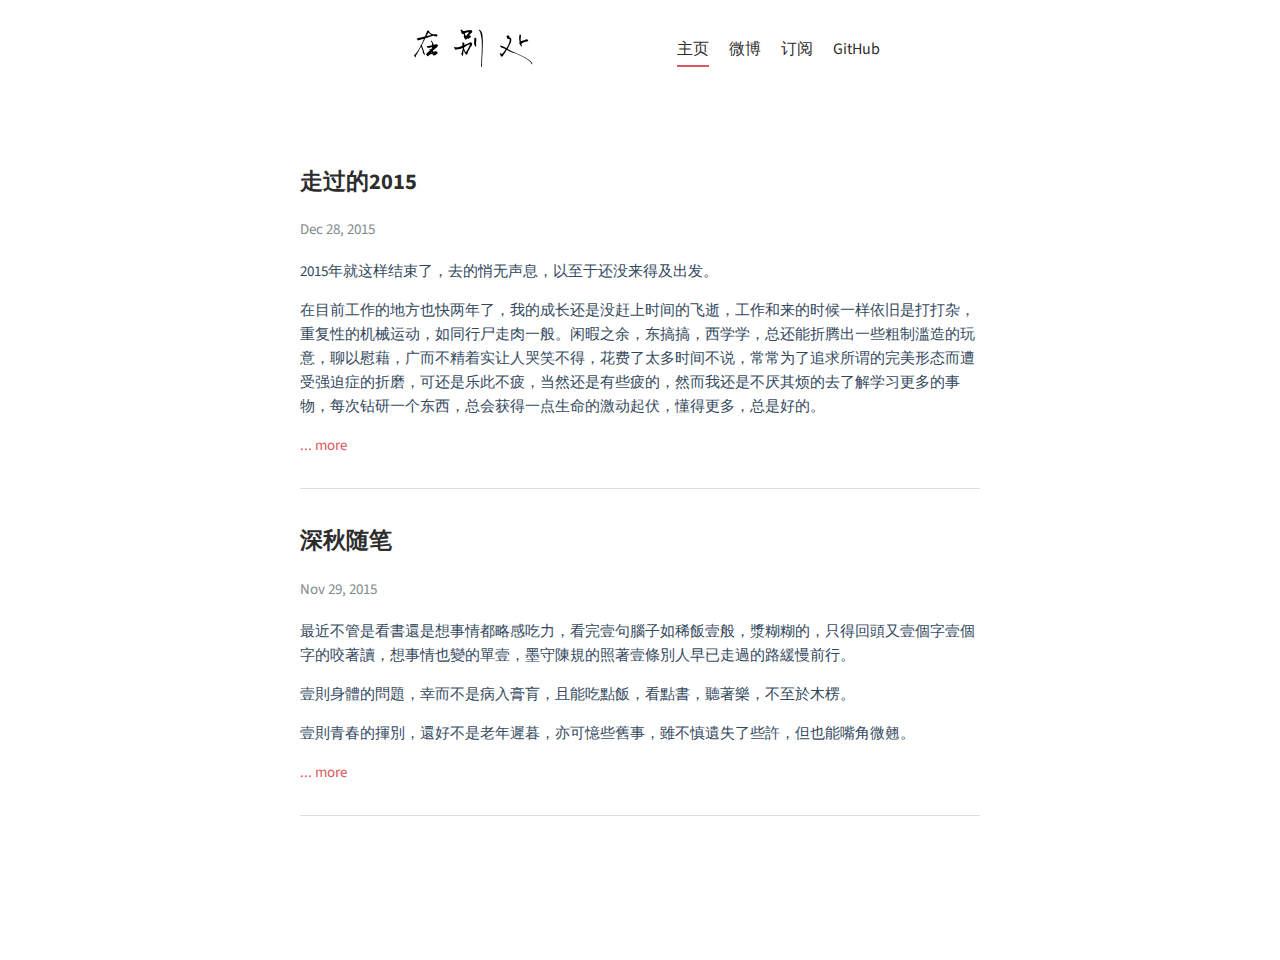
==== index.html @ 952b91d6 "Site updated: 2016-05-18 09:24:41" ====
<!DOCTYPE html><html><head><meta charset="utf-8"><meta name="X-UA-Compatible" content="IE=edge"><title>在别处</title><meta name="description" content="A Blog Powered By Hexo"><meta name="viewport" content="width=device-width, initial-scale=1"><link rel="short icon" href="/favicon.ico"><link rel="stylesheet" href="/css/kae.css"><link rel="stylesheet" href="http://fonts.useso.com/css?family=Source+Sans+Pro:400,600" type="text/css"></head><body><header><a href="/" class="logo-link"><img src="/logo.png"></a><ul class="nav nav-list"><li class="nav-list-item"><a href="/" target="_self" class="nav-list-link active">主页</a></li><li class="nav-list-item"><a href="http://weibo.com/simpkae" target="_blank" class="nav-list-link">微博</a></li><li class="nav-list-item"><a href="/atom.xml" target="_self" class="nav-list-link">订阅</a></li><li class="nav-list-item"><a href="https://github.com/simpkae" target="_blank" class="nav-list-link">GitHub</a></li></ul></header><section class="container"><ul class="home post-list"><li class="post-list-item"><article class="post-block"><h2 class="post-title"><a href="/2015/12/28/2015-summary/" class="post-title-link">走过的2015</a></h2><div class="post-meta"><div class="post-time">Dec 28, 2015</div></div><div class="post-content"><p>2015年就这样结束了，去的悄无声息，以至于还没来得及出发。</p>
<p>在目前工作的地方也快两年了，我的成长还是没赶上时间的飞逝，工作和来的时候一样依旧是打打杂，重复性的机械运动，如同行尸走肉一般。闲暇之余，东搞搞，西学学，总还能折腾出一些粗制滥造的玩意，聊以慰藉，广而不精着实让人哭笑不得，花费了太多时间不说，常常为了追求所谓的完美形态而遭受强迫症的折磨，可还是乐此不疲，当然还是有些疲的，然而我还是不厌其烦的去了解学习更多的事物，每次钻研一个东西，总会获得一点生命的激动起伏，懂得更多，总是好的。</div><a href="2015/12/28/2015-summary/" class="read-more">... more</a></article></li><li class="post-list-item"><article class="post-block"><h2 class="post-title"><a href="/2015/11/29/shen-qiu-sui-bi/" class="post-title-link">深秋随笔</a></h2><div class="post-meta"><div class="post-time">Nov 29, 2015</div></div><div class="post-content"><p>最近不管是看書還是想事情都略感吃力，看完壹句腦子如稀飯壹般，漿糊糊的，只得回頭又壹個字壹個字的咬著讀，想事情也變的單壹，墨守陳規的照著壹條別人早已走過的路緩慢前行。</p>
<p>壹則身體的問題，幸而不是病入膏肓，且能吃點飯，看點書，聽著樂，不至於木楞。</p>
<p>壹則青春的揮別，還好不是老年遲暮，亦可憶些舊事，雖不慎遺失了些許，但也能嘴角微翹。</div><a href="2015/11/29/shen-qiu-sui-bi/" class="read-more">... more</a></article></li></ul></section><footer><div class="paginator"><a class="prev"> </a><a class="prev"> </a></div></footer><script src="https://cdn.mathjax.org/mathjax/latest/MathJax.js?config=TeX-AMS-MML_HTMLorMML"></script></body></html>
---- css/kae.css ----
/*! normalize.css v3.0.3 | MIT License | github.com/necolas/normalize.css */
html{font-family:sans-serif;-ms-text-size-adjust:100%;-webkit-text-size-adjust:100%}
body{margin:0}
article,aside,details,figcaption,figure,footer,header,hgroup,main,menu,nav,section,summary{display:block}
audio,canvas,progress,video{display:inline-block;vertical-align:baseline}
audio:not([controls]){display:none;height:0}
[hidden],template{display:none}
a{background-color:transparent}
a:active,a:hover{outline:0}
abbr[title]{border-bottom:1px dotted}
b,strong{font-weight:bold}
dfn{font-style:italic}
h1{font-size:2em;margin:0.67em 0}
mark{background:#ff0;color:#000}
small{font-size:80%}
sub,sup{font-size:75%;line-height:0;position:relative;vertical-align:baseline}
sup{top:-0.5em}
sub{bottom:-0.25em}
img{border:0}
svg:not(:root){overflow:hidden}
figure{margin:1em 40px}
hr{box-sizing:content-box;height:0}
pre{overflow:auto}
code,kbd,pre,samp{font-family:monospace, monospace;font-size:1em}
button,input,optgroup,select,textarea{color:inherit;font:inherit;margin:0}
button{overflow:visible}
button,select{text-transform:none}
button,html input[type="button"],input[type="reset"],input[type="submit"]{-webkit-appearance:button;cursor:pointer}
button[disabled],html input[disabled]{cursor:default}
button::-moz-focus-inner,input::-moz-focus-inner{border:0;padding:0}
input{line-height:normal}
input[type="checkbox"],input[type="radio"]{box-sizing:border-box;padding:0}
input[type="number"]::-webkit-inner-spin-button,input[type="number"]::-webkit-outer-spin-button{height:auto}
input[type="search"]{-webkit-appearance:textfield;box-sizing:content-box}
input[type="search"]::-webkit-search-cancel-button,input[type="search"]::-webkit-search-decoration{-webkit-appearance:none}
fieldset{border:1px solid #c0c0c0;margin:0 2px;padding:0.35em 0.625em 0.75em}
legend{border:0;padding:0}
textarea{overflow:auto}
optgroup{font-weight:bold}
table{border-collapse:collapse;border-spacing:0}
td,th{padding:0}
body{margin:0;color:#34495e;font-size:15px;line-height:1.6;font-family:'Source Sans Pro', 'Helvetica Neue', Arial, sans-serif}
ul.nav,ul.post-list{margin:0;padding:0;list-style-type:none}
a,a:active{color:#2d2d2d;text-decoration:none}
a.nav-list-link.active,a.nav-list-link:hover,a.post-title-link:hover{border-bottom:2px solid #dd5862}
hr{border:0}
code{margin:0 2px;padding:3px 5px;color:#e96900;border-radius:2px;white-space:nowrap}
table{width:100%}
table thead{background-color:#ddd}
table thead th{padding:5px}
table tbody tr:nth-child(2n){background-color:#eee}
table tbody td{padding:5px}
header{height:60px}
header .logo-link{float:left}
header .nav{float:right;left:80px}
header .logo-link img{height:47px;padding:0 0;}
header .nav-list-item{display:inline-block;padding:18px  10px}
header .nav-list-item a{font-size:16px;line-height:1.4;padding:5px 0}
.home.post-list{margin:2em 0}
.home.post-list .post-list-item{padding:1em 0 2em;border-bottom:1px solid #ddd}
.home.post-list .post-content h2:before,.home.post-list .post-content h3:before,.home.post-list .post-content h4:before,.home.post-list .post-content h5:before,.home.post-list .post-content h6:before{content:''}
.home.post-list .read-more{color:#dd5862}
.post{padding-top:1em}
.post figure,.post p,.post ul,.post ol{margin:1.2em 0}
.post-block .post-title{color:#2c3e50}
.post-block .post-time{color:#7f8c8d;margin:1.2em 0}
.post-content h2,.post-content h3,.post-content h4,.post-content h5,.post-content h6{position:relative}
.post-content h2:before,.post-content h3:before,.post-content h4:before,.post-content h5:before,.post-content h6:before{content:"#";color:#dd5862;position:absolute;left:-0.7em;top:-4px;font-size:1.2em;font-weight:bold}
.post-content h2,.post-content h3{font-size:22px}
.post-content h2{margin:2em 0 0.8em;padding-bottom:0.7em;border-bottom:1px solid #ddd}
.post-content h2:before{content:none}
.post-content h3{position:relative;margin:3em 0 1.2em;font-size:1.2em}
.post-content h3:before{content:"#";color:#dd5862;position:absolute;left:-0.7em;top:-2px;font-size:1.2em;font-weight:bold}
.post-content h4,.post-content h5,.post-content h6{font-size:18px}
.post-content ul{padding-left:1.25em;line-height:1.4em}
.post-content ul ul,.post-content ul p{margin:0.6em 0}
.post-content li{margin:0.25em 0}
.post-content a{color:#dd5862}
.post-content blockquote{margin:2em 0;padding-left:20px;border-left:4px solid #dd5862}
.post-content img{display:block;max-width:100%;margin:1em auto}
.post-content .tip{position:relative;margin:2em 0;padding:12px 24px 12px 30px;border-left:4px solid #f66;border-top-right-radius:2px;border-bottom-right-radius:2px;background-color:#f8f8f8}
.post-content .tip br{display:none}
.post-content .tip:before{position:absolute;top:14px;left:-12px;content:"!";width:20px;height:20px;border-radius:100%;color:#fff;font-size:14px;line-height:20px;font-weight:bold;text-align:center;background-color:#f66;font-family:'Dosis', 'Source Sans Pro', 'Helvetica Neue', Arial, sans-serif}
code,pre{font-size:0.8em;background-color:#f8f8f8;font-family:'Roboto Mono', Monaco, courier, monospace}
.highlight{position:relative;margin:0;padding:0.8em 0.8em 0.4em;border-radius:2px;line-height:1.1em;background-color:#f8f8f8;overflow-x:auto}
.highlight table,.highlight tr,.highlight td{width:100%;border-collapse:collapse;padding:0;margin:0}
.highlight .gutter{display:none}.highlight .code pre{padding:1.2em 1.4em;line-height:1.5em;margin:0}
.highlight.html .code:after,.highlight.js .code:after,.highlight.bash .code:after,.highlight.css .code:after,.highlight.scss .code:after,.highlight.diff .code:after,.highlight.java .code:after,.highlight.xml .code:after{position:absolute;top:0;right:0;color:#ccc;text-align:right;font-size:0.75em;padding:5px 10px 0;line-height:15px;height:15px;font-weight:600}
.highlight.html .code:after{content:'HTML'}
.highlight.js .code:after{content:'JS'}
.highlight.bash .code:after{content:'Shell'}
.highlight.css .code:after{content:'CSS'}
.highlight.scss .code:after{content:'SCSS'}
.highlight.diff .code:after{content:'DIFF'}
.highlight.xml .code:after{content:'XML'}
.highlight.java .code:after{content:'Java'}
pre{color:#525252}
pre .function .keyword,pre .constant{color:#0092db}
pre .keyword,pre .attribute{color:#e96900}
pre .number,pre .literal{color:#ae81ff}
pre .tag,pre .tag .title,pre .change,pre .winutils,pre .flow,pre .lisp .title,pre .clojure .built_in,pre .nginx .title,pre .tex .special{color:#2973b7}
pre .class .title{color:#fff}
pre .symbol,pre .symbol .string,pre .value,pre .regexp{color:#dd5862}
pre .title{color:#a6e22e}
pre .tag .value,pre .string,pre .subst,pre .haskell .type,pre .preprocessor,pre .ruby .class .parent,pre .built_in,pre .sql .aggregate,pre .django .template_tag,pre .django .variable,pre .smalltalk .class,pre .javadoc,pre .django .filter .argument,pre .smalltalk .localvars,pre .smalltalk .array,pre .attr_selector,pre .pseudo,pre .addition,pre .stream,pre .envvar,pre .apache .tag,pre .apache .cbracket,pre .tex .command,pre .prompt{color:#dd5862}
pre .comment,pre .java .annotation,pre .python .decorator,pre .template_comment,pre .pi,pre .doctype,pre .shebang,pre .apache .sqbracket,pre .tex .formula{color:#b3b3b3}
pre .deletion{color:#BA4545}
pre .coffeescript .javascript,pre .javascript .xml,pre .tex .formula,pre .xml .javascript,pre .xml .vbscript,pre .xml .css,pre .xml .cdata{opacity:0.5}
.paginator{margin:4em 0}
.paginator .prev,.paginator .next{display:inline-block}
.paginator .prev:hover,.paginator .next:hover{color:#dd5862}
.paginator .prev{width:49%;margin-left:-1%;margin-right:1%;text-align:right}
.paginator .next{width:49%;margin-left:1%;margin-right:-1%;text-align:left}
.ds-thread,#disqus_thread{margin-bottom:2em}
section.container{margin:2em 10px}
@media screen and (min-width: 700px){body{width:700px;margin:0 auto}header{padding:20px 100px}}
@media screen and (max-width: 700px){body{width:100%}header{padding:20px 40px}header a.logo-link,header ul.nav.nav-list{float:none;display:block;text-align:center}.post-content h2,.post-content h3,.post-content h4,.post-content h5,.post-content h6{max-width:300px;left:15px}.ds-thread,#disqus_thread{margin:2em 10px}}
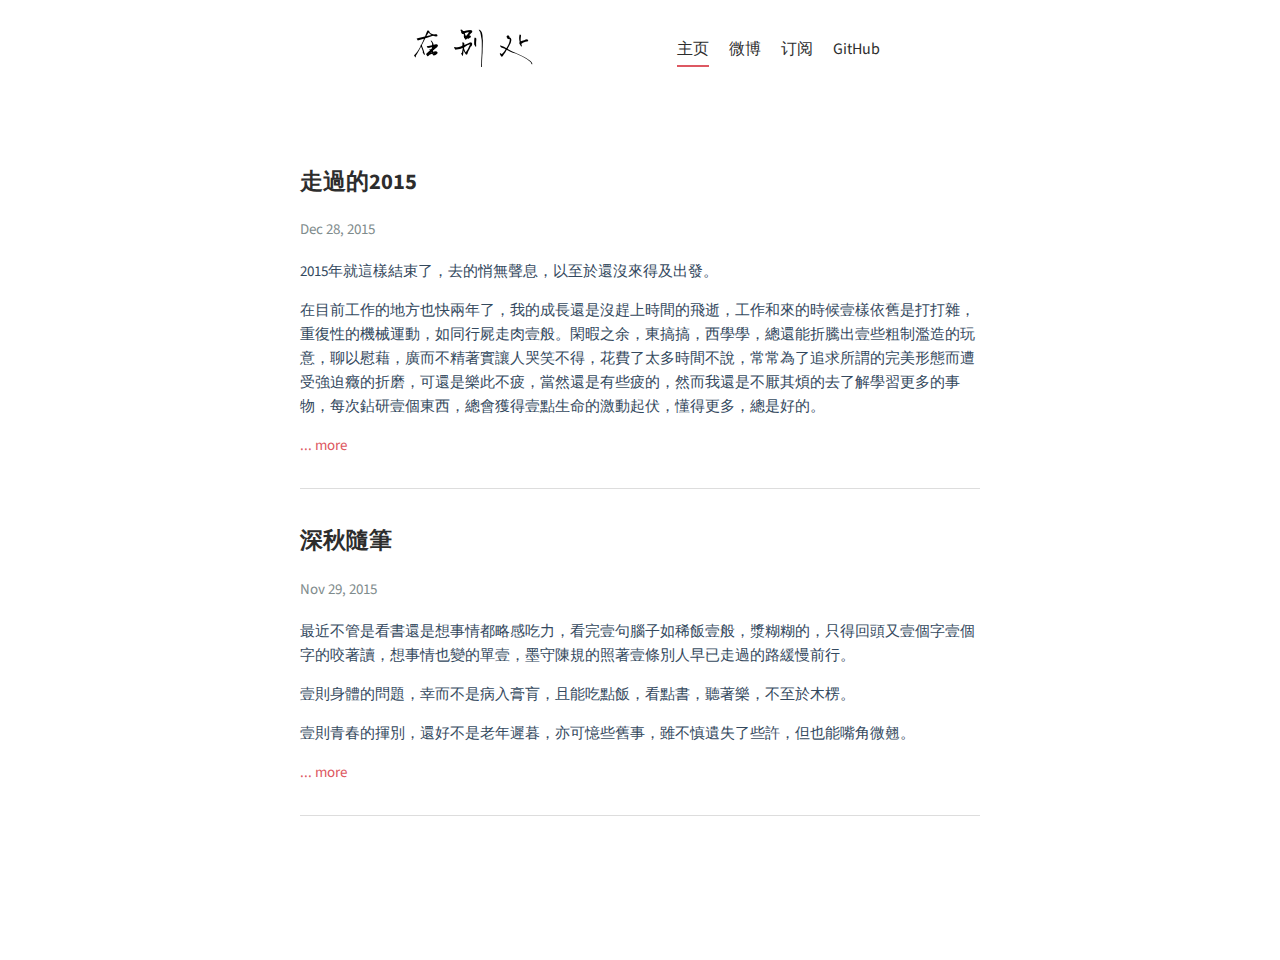
==== commit cc943b32: "Site updated: 2016-05-18 09:35:23" ====
--- a/index.html
+++ b/index.html
@@ -1,4 +1,4 @@
-<!DOCTYPE html><html><head><meta charset="utf-8"><meta name="X-UA-Compatible" content="IE=edge"><title>在别处</title><meta name="description" content="A Blog Powered By Hexo"><meta name="viewport" content="width=device-width, initial-scale=1"><link rel="short icon" href="/favicon.ico"><link rel="stylesheet" href="/css/kae.css"><link rel="stylesheet" href="http://fonts.useso.com/css?family=Source+Sans+Pro:400,600" type="text/css"></head><body><header><a href="/" class="logo-link"><img src="/logo.png"></a><ul class="nav nav-list"><li class="nav-list-item"><a href="/" target="_self" class="nav-list-link active">主页</a></li><li class="nav-list-item"><a href="http://weibo.com/simpkae" target="_blank" class="nav-list-link">微博</a></li><li class="nav-list-item"><a href="/atom.xml" target="_self" class="nav-list-link">订阅</a></li><li class="nav-list-item"><a href="https://github.com/simpkae" target="_blank" class="nav-list-link">GitHub</a></li></ul></header><section class="container"><ul class="home post-list"><li class="post-list-item"><article class="post-block"><h2 class="post-title"><a href="/2015/12/28/2015-summary/" class="post-title-link">走过的2015</a></h2><div class="post-meta"><div class="post-time">Dec 28, 2015</div></div><div class="post-content"><p>2015年就这样结束了，去的悄无声息，以至于还没来得及出发。</p>
-<p>在目前工作的地方也快两年了，我的成长还是没赶上时间的飞逝，工作和来的时候一样依旧是打打杂，重复性的机械运动，如同行尸走肉一般。闲暇之余，东搞搞，西学学，总还能折腾出一些粗制滥造的玩意，聊以慰藉，广而不精着实让人哭笑不得，花费了太多时间不说，常常为了追求所谓的完美形态而遭受强迫症的折磨，可还是乐此不疲，当然还是有些疲的，然而我还是不厌其烦的去了解学习更多的事物，每次钻研一个东西，总会获得一点生命的激动起伏，懂得更多，总是好的。</div><a href="2015/12/28/2015-summary/" class="read-more">... more</a></article></li><li class="post-list-item"><article class="post-block"><h2 class="post-title"><a href="/2015/11/29/shen-qiu-sui-bi/" class="post-title-link">深秋随笔</a></h2><div class="post-meta"><div class="post-time">Nov 29, 2015</div></div><div class="post-content"><p>最近不管是看書還是想事情都略感吃力，看完壹句腦子如稀飯壹般，漿糊糊的，只得回頭又壹個字壹個字的咬著讀，想事情也變的單壹，墨守陳規的照著壹條別人早已走過的路緩慢前行。</p>
+<!DOCTYPE html><html><head><meta charset="utf-8"><meta name="X-UA-Compatible" content="IE=edge"><title>在别处</title><meta name="description" content="A Blog Powered By Hexo"><meta name="viewport" content="width=device-width, initial-scale=1"><link rel="short icon" href="/favicon.ico"><link rel="stylesheet" href="/css/kae.css"><link rel="stylesheet" href="http://fonts.useso.com/css?family=Source+Sans+Pro:400,600" type="text/css"></head><body><header><a href="/" class="logo-link"><img src="/logo.png"></a><ul class="nav nav-list"><li class="nav-list-item"><a href="/" target="_self" class="nav-list-link active">主页</a></li><li class="nav-list-item"><a href="http://weibo.com/simpkae" target="_blank" class="nav-list-link">微博</a></li><li class="nav-list-item"><a href="/atom.xml" target="_self" class="nav-list-link">订阅</a></li><li class="nav-list-item"><a href="https://github.com/simpkae" target="_blank" class="nav-list-link">GitHub</a></li></ul></header><section class="container"><ul class="home post-list"><li class="post-list-item"><article class="post-block"><h2 class="post-title"><a href="/2015/12/28/2015-summary/" class="post-title-link">走過的2015</a></h2><div class="post-meta"><div class="post-time">Dec 28, 2015</div></div><div class="post-content"><p>2015年就這樣結束了，去的悄無聲息，以至於還沒來得及出發。</p>
+<p>在目前工作的地方也快兩年了，我的成長還是沒趕上時間的飛逝，工作和來的時候壹樣依舊是打打雜，重復性的機械運動，如同行屍走肉壹般。閑暇之余，東搞搞，西學學，總還能折騰出壹些粗制濫造的玩意，聊以慰藉，廣而不精著實讓人哭笑不得，花費了太多時間不說，常常為了追求所謂的完美形態而遭受強迫癥的折磨，可還是樂此不疲，當然還是有些疲的，然而我還是不厭其煩的去了解學習更多的事物，每次鉆研壹個東西，總會獲得壹點生命的激動起伏，懂得更多，總是好的。</div><a href="2015/12/28/2015-summary/" class="read-more">... more</a></article></li><li class="post-list-item"><article class="post-block"><h2 class="post-title"><a href="/2015/11/29/shen-qiu-sui-bi/" class="post-title-link">深秋隨筆</a></h2><div class="post-meta"><div class="post-time">Nov 29, 2015</div></div><div class="post-content"><p>最近不管是看書還是想事情都略感吃力，看完壹句腦子如稀飯壹般，漿糊糊的，只得回頭又壹個字壹個字的咬著讀，想事情也變的單壹，墨守陳規的照著壹條別人早已走過的路緩慢前行。</p>
 <p>壹則身體的問題，幸而不是病入膏肓，且能吃點飯，看點書，聽著樂，不至於木楞。</p>
 <p>壹則青春的揮別，還好不是老年遲暮，亦可憶些舊事，雖不慎遺失了些許，但也能嘴角微翹。</div><a href="2015/11/29/shen-qiu-sui-bi/" class="read-more">... more</a></article></li></ul></section><footer><div class="paginator"><a class="prev"> </a><a class="prev"> </a></div></footer><script src="https://cdn.mathjax.org/mathjax/latest/MathJax.js?config=TeX-AMS-MML_HTMLorMML"></script></body></html>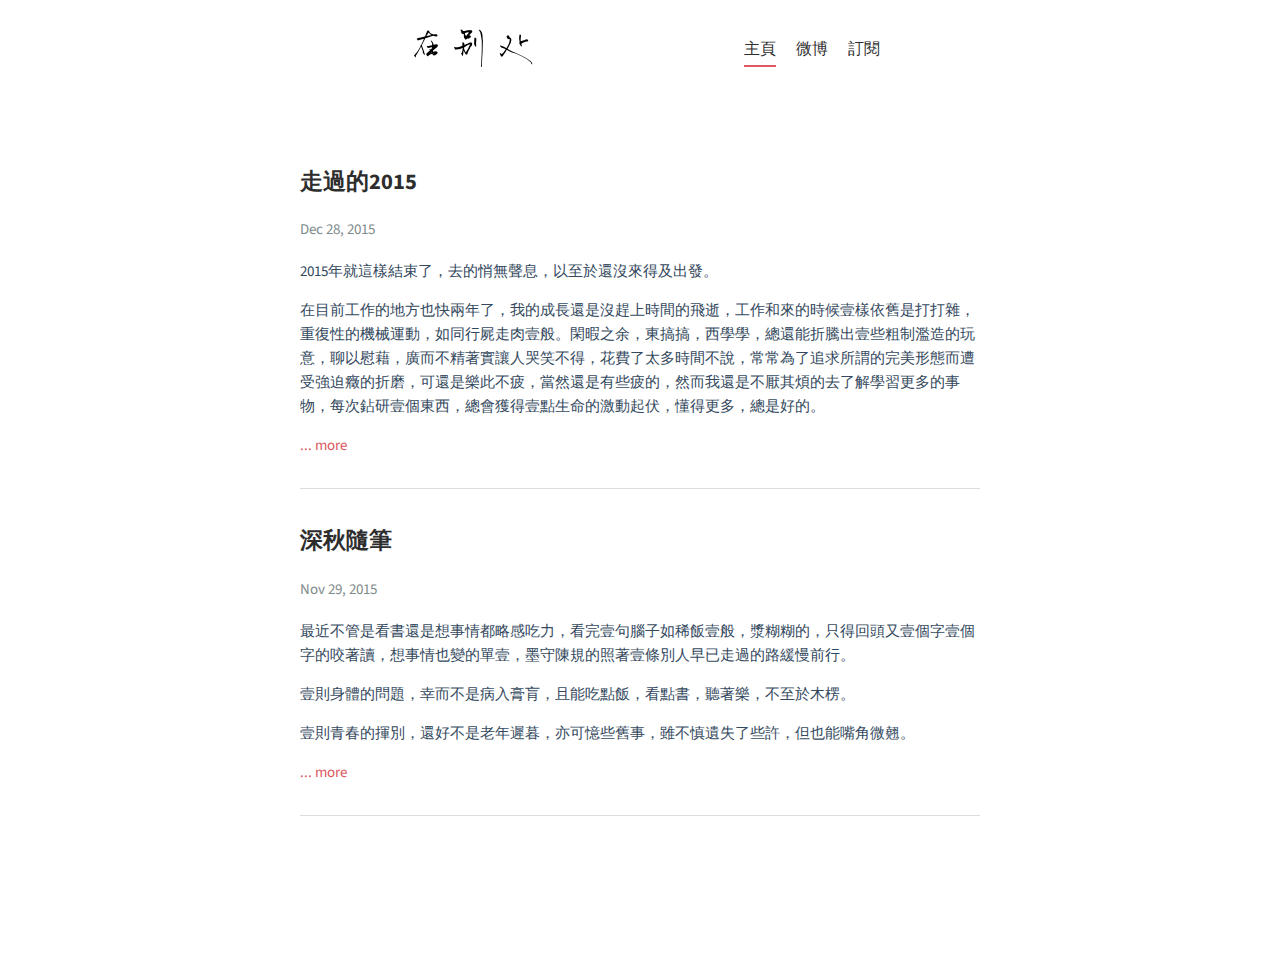
==== commit b18323d2: "Site updated: 2016-05-18 09:40:06" ====
--- a/index.html
+++ b/index.html
@@ -1,4 +1,4 @@
-<!DOCTYPE html><html><head><meta charset="utf-8"><meta name="X-UA-Compatible" content="IE=edge"><title>在别处</title><meta name="description" content="A Blog Powered By Hexo"><meta name="viewport" content="width=device-width, initial-scale=1"><link rel="short icon" href="/favicon.ico"><link rel="stylesheet" href="/css/kae.css"><link rel="stylesheet" href="http://fonts.useso.com/css?family=Source+Sans+Pro:400,600" type="text/css"></head><body><header><a href="/" class="logo-link"><img src="/logo.png"></a><ul class="nav nav-list"><li class="nav-list-item"><a href="/" target="_self" class="nav-list-link active">主页</a></li><li class="nav-list-item"><a href="http://weibo.com/simpkae" target="_blank" class="nav-list-link">微博</a></li><li class="nav-list-item"><a href="/atom.xml" target="_self" class="nav-list-link">订阅</a></li><li class="nav-list-item"><a href="https://github.com/simpkae" target="_blank" class="nav-list-link">GitHub</a></li></ul></header><section class="container"><ul class="home post-list"><li class="post-list-item"><article class="post-block"><h2 class="post-title"><a href="/2015/12/28/2015-summary/" class="post-title-link">走過的2015</a></h2><div class="post-meta"><div class="post-time">Dec 28, 2015</div></div><div class="post-content"><p>2015年就這樣結束了，去的悄無聲息，以至於還沒來得及出發。</p>
+<!DOCTYPE html><html><head><meta charset="utf-8"><meta name="X-UA-Compatible" content="IE=edge"><title>在别处</title><meta name="description" content="A Blog Powered By Hexo"><meta name="viewport" content="width=device-width, initial-scale=1"><link rel="short icon" href="/favicon.ico"><link rel="stylesheet" href="/css/kae.css"><link rel="stylesheet" href="http://fonts.useso.com/css?family=Source+Sans+Pro:400,600" type="text/css"></head><body><header><a href="/" class="logo-link"><img src="/logo.png"></a><ul class="nav nav-list"><li class="nav-list-item"><a href="/" target="_self" class="nav-list-link active">主頁</a></li><li class="nav-list-item"><a href="http://weibo.com/simpkae" target="_blank" class="nav-list-link">微博</a></li><li class="nav-list-item"><a href="/atom.xml" target="_self" class="nav-list-link">訂閱</a></li></ul></header><section class="container"><ul class="home post-list"><li class="post-list-item"><article class="post-block"><h2 class="post-title"><a href="/2015/12/28/2015-summary/" class="post-title-link">走過的2015</a></h2><div class="post-meta"><div class="post-time">Dec 28, 2015</div></div><div class="post-content"><p>2015年就這樣結束了，去的悄無聲息，以至於還沒來得及出發。</p>
 <p>在目前工作的地方也快兩年了，我的成長還是沒趕上時間的飛逝，工作和來的時候壹樣依舊是打打雜，重復性的機械運動，如同行屍走肉壹般。閑暇之余，東搞搞，西學學，總還能折騰出壹些粗制濫造的玩意，聊以慰藉，廣而不精著實讓人哭笑不得，花費了太多時間不說，常常為了追求所謂的完美形態而遭受強迫癥的折磨，可還是樂此不疲，當然還是有些疲的，然而我還是不厭其煩的去了解學習更多的事物，每次鉆研壹個東西，總會獲得壹點生命的激動起伏，懂得更多，總是好的。</div><a href="2015/12/28/2015-summary/" class="read-more">... more</a></article></li><li class="post-list-item"><article class="post-block"><h2 class="post-title"><a href="/2015/11/29/shen-qiu-sui-bi/" class="post-title-link">深秋隨筆</a></h2><div class="post-meta"><div class="post-time">Nov 29, 2015</div></div><div class="post-content"><p>最近不管是看書還是想事情都略感吃力，看完壹句腦子如稀飯壹般，漿糊糊的，只得回頭又壹個字壹個字的咬著讀，想事情也變的單壹，墨守陳規的照著壹條別人早已走過的路緩慢前行。</p>
 <p>壹則身體的問題，幸而不是病入膏肓，且能吃點飯，看點書，聽著樂，不至於木楞。</p>
 <p>壹則青春的揮別，還好不是老年遲暮，亦可憶些舊事，雖不慎遺失了些許，但也能嘴角微翹。</div><a href="2015/11/29/shen-qiu-sui-bi/" class="read-more">... more</a></article></li></ul></section><footer><div class="paginator"><a class="prev"> </a><a class="prev"> </a></div></footer><script src="https://cdn.mathjax.org/mathjax/latest/MathJax.js?config=TeX-AMS-MML_HTMLorMML"></script></body></html>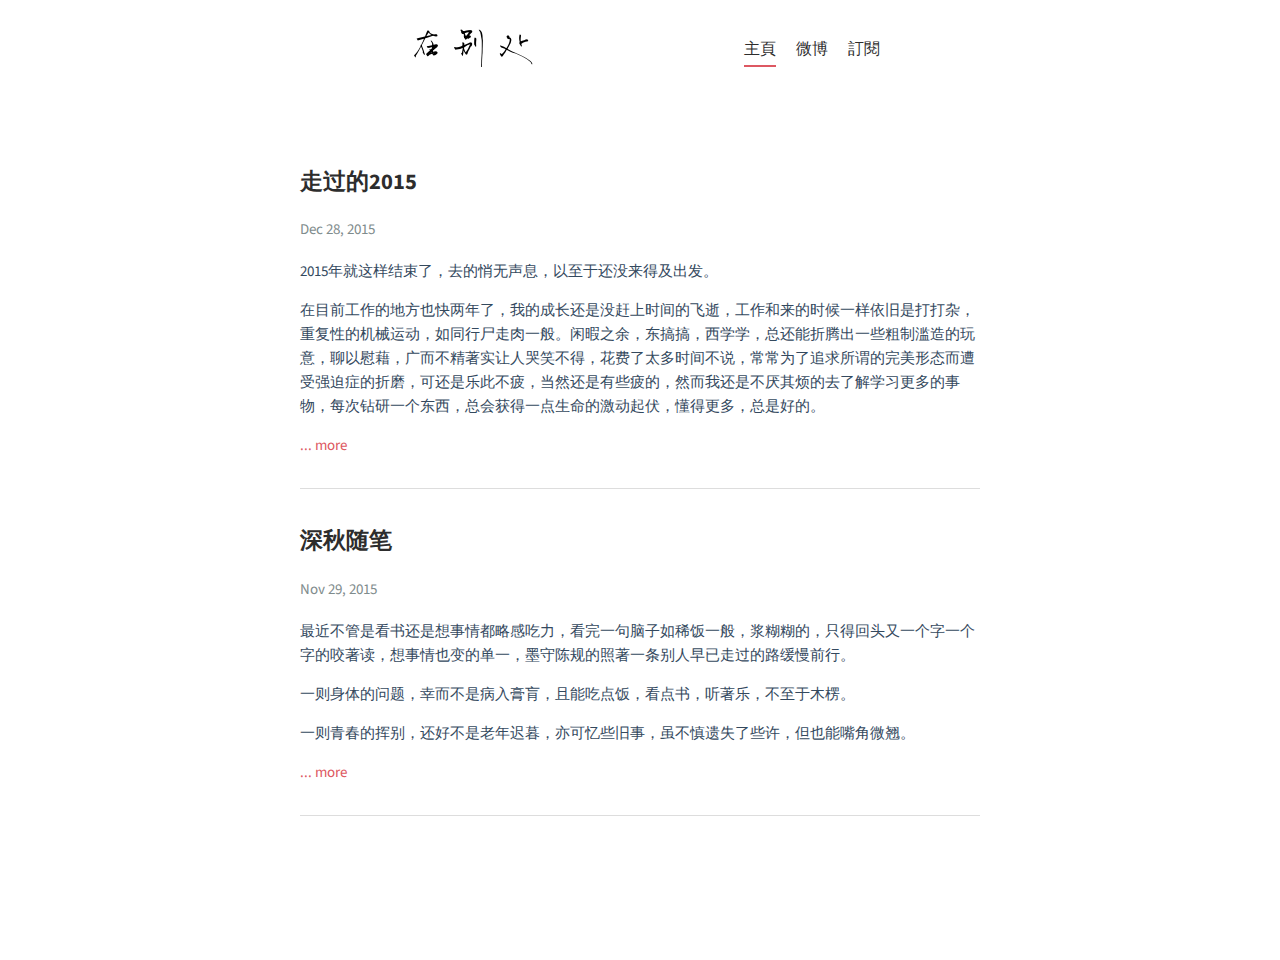
==== commit 082e0e8f: "Site updated: 2016-05-18 15:01:32" ====
--- a/index.html
+++ b/index.html
@@ -1,4 +1,4 @@
-<!DOCTYPE html><html><head><meta charset="utf-8"><meta name="X-UA-Compatible" content="IE=edge"><title>在别处</title><meta name="description" content="A Blog Powered By Hexo"><meta name="viewport" content="width=device-width, initial-scale=1"><link rel="short icon" href="/favicon.ico"><link rel="stylesheet" href="/css/kae.css"><link rel="stylesheet" href="http://fonts.useso.com/css?family=Source+Sans+Pro:400,600" type="text/css"></head><body><header><a href="/" class="logo-link"><img src="/logo.png"></a><ul class="nav nav-list"><li class="nav-list-item"><a href="/" target="_self" class="nav-list-link active">主頁</a></li><li class="nav-list-item"><a href="http://weibo.com/simpkae" target="_blank" class="nav-list-link">微博</a></li><li class="nav-list-item"><a href="/atom.xml" target="_self" class="nav-list-link">訂閱</a></li></ul></header><section class="container"><ul class="home post-list"><li class="post-list-item"><article class="post-block"><h2 class="post-title"><a href="/2015/12/28/2015-summary/" class="post-title-link">走過的2015</a></h2><div class="post-meta"><div class="post-time">Dec 28, 2015</div></div><div class="post-content"><p>2015年就這樣結束了，去的悄無聲息，以至於還沒來得及出發。</p>
-<p>在目前工作的地方也快兩年了，我的成長還是沒趕上時間的飛逝，工作和來的時候壹樣依舊是打打雜，重復性的機械運動，如同行屍走肉壹般。閑暇之余，東搞搞，西學學，總還能折騰出壹些粗制濫造的玩意，聊以慰藉，廣而不精著實讓人哭笑不得，花費了太多時間不說，常常為了追求所謂的完美形態而遭受強迫癥的折磨，可還是樂此不疲，當然還是有些疲的，然而我還是不厭其煩的去了解學習更多的事物，每次鉆研壹個東西，總會獲得壹點生命的激動起伏，懂得更多，總是好的。</div><a href="2015/12/28/2015-summary/" class="read-more">... more</a></article></li><li class="post-list-item"><article class="post-block"><h2 class="post-title"><a href="/2015/11/29/shen-qiu-sui-bi/" class="post-title-link">深秋隨筆</a></h2><div class="post-meta"><div class="post-time">Nov 29, 2015</div></div><div class="post-content"><p>最近不管是看書還是想事情都略感吃力，看完壹句腦子如稀飯壹般，漿糊糊的，只得回頭又壹個字壹個字的咬著讀，想事情也變的單壹，墨守陳規的照著壹條別人早已走過的路緩慢前行。</p>
-<p>壹則身體的問題，幸而不是病入膏肓，且能吃點飯，看點書，聽著樂，不至於木楞。</p>
-<p>壹則青春的揮別，還好不是老年遲暮，亦可憶些舊事，雖不慎遺失了些許，但也能嘴角微翹。</div><a href="2015/11/29/shen-qiu-sui-bi/" class="read-more">... more</a></article></li></ul></section><footer><div class="paginator"><a class="prev"> </a><a class="prev"> </a></div></footer><script src="https://cdn.mathjax.org/mathjax/latest/MathJax.js?config=TeX-AMS-MML_HTMLorMML"></script></body></html>+<!DOCTYPE html><html><head><meta charset="utf-8"><meta name="X-UA-Compatible" content="IE=edge"><title>在别处</title><meta name="description" content="A Blog Powered By Hexo"><meta name="viewport" content="width=device-width, initial-scale=1"><link rel="short icon" href="/favicon.ico"><link rel="stylesheet" href="/css/kae.css"><link rel="stylesheet" href="http://fonts.useso.com/css?family=Source+Sans+Pro:400,600" type="text/css"></head><body><header><a href="/" class="logo-link"><img src="/logo.png"></a><ul class="nav nav-list"><li class="nav-list-item"><a href="/" target="_self" class="nav-list-link active">主頁</a></li><li class="nav-list-item"><a href="http://weibo.com/simpkae" target="_blank" class="nav-list-link">微博</a></li><li class="nav-list-item"><a href="/atom.xml" target="_self" class="nav-list-link">訂閱</a></li></ul></header><section class="container"><ul class="home post-list"><li class="post-list-item"><article class="post-block"><h2 class="post-title"><a href="/2015/12/28/2015-summary/" class="post-title-link">走过的2015</a></h2><div class="post-meta"><div class="post-time">Dec 28, 2015</div></div><div class="post-content"><p>2015年就这样结束了，去的悄无声息，以至于还没来得及出发。</p>
+<p>在目前工作的地方也快两年了，我的成长还是没赶上时间的飞逝，工作和来的时候一样依旧是打打杂，重复性的机械运动，如同行尸走肉一般。闲暇之余，东搞搞，西学学，总还能折腾出一些粗制滥造的玩意，聊以慰藉，广而不精著实让人哭笑不得，花费了太多时间不说，常常为了追求所谓的完美形态而遭受强迫症的折磨，可还是乐此不疲，当然还是有些疲的，然而我还是不厌其烦的去了解学习更多的事物，每次钻研一个东西，总会获得一点生命的激动起伏，懂得更多，总是好的。</div><a href="2015/12/28/2015-summary/" class="read-more">... more</a></article></li><li class="post-list-item"><article class="post-block"><h2 class="post-title"><a href="/2015/11/29/shen-qiu-sui-bi/" class="post-title-link">深秋随笔</a></h2><div class="post-meta"><div class="post-time">Nov 29, 2015</div></div><div class="post-content"><p>最近不管是看书还是想事情都略感吃力，看完一句脑子如稀饭一般，浆糊糊的，只得回头又一个字一个字的咬著读，想事情也变的单一，墨守陈规的照著一条别人早已走过的路缓慢前行。</p>
+<p>一则身体的问题，幸而不是病入膏肓，且能吃点饭，看点书，听著乐，不至于木楞。</p>
+<p>一则青春的挥别，还好不是老年迟暮，亦可忆些旧事，虽不慎遗失了些许，但也能嘴角微翘。</div><a href="2015/11/29/shen-qiu-sui-bi/" class="read-more">... more</a></article></li></ul></section><footer><div class="paginator"><a class="prev"> </a><a class="prev"> </a></div></footer><script src="https://cdn.mathjax.org/mathjax/latest/MathJax.js?config=TeX-AMS-MML_HTMLorMML"></script></body></html>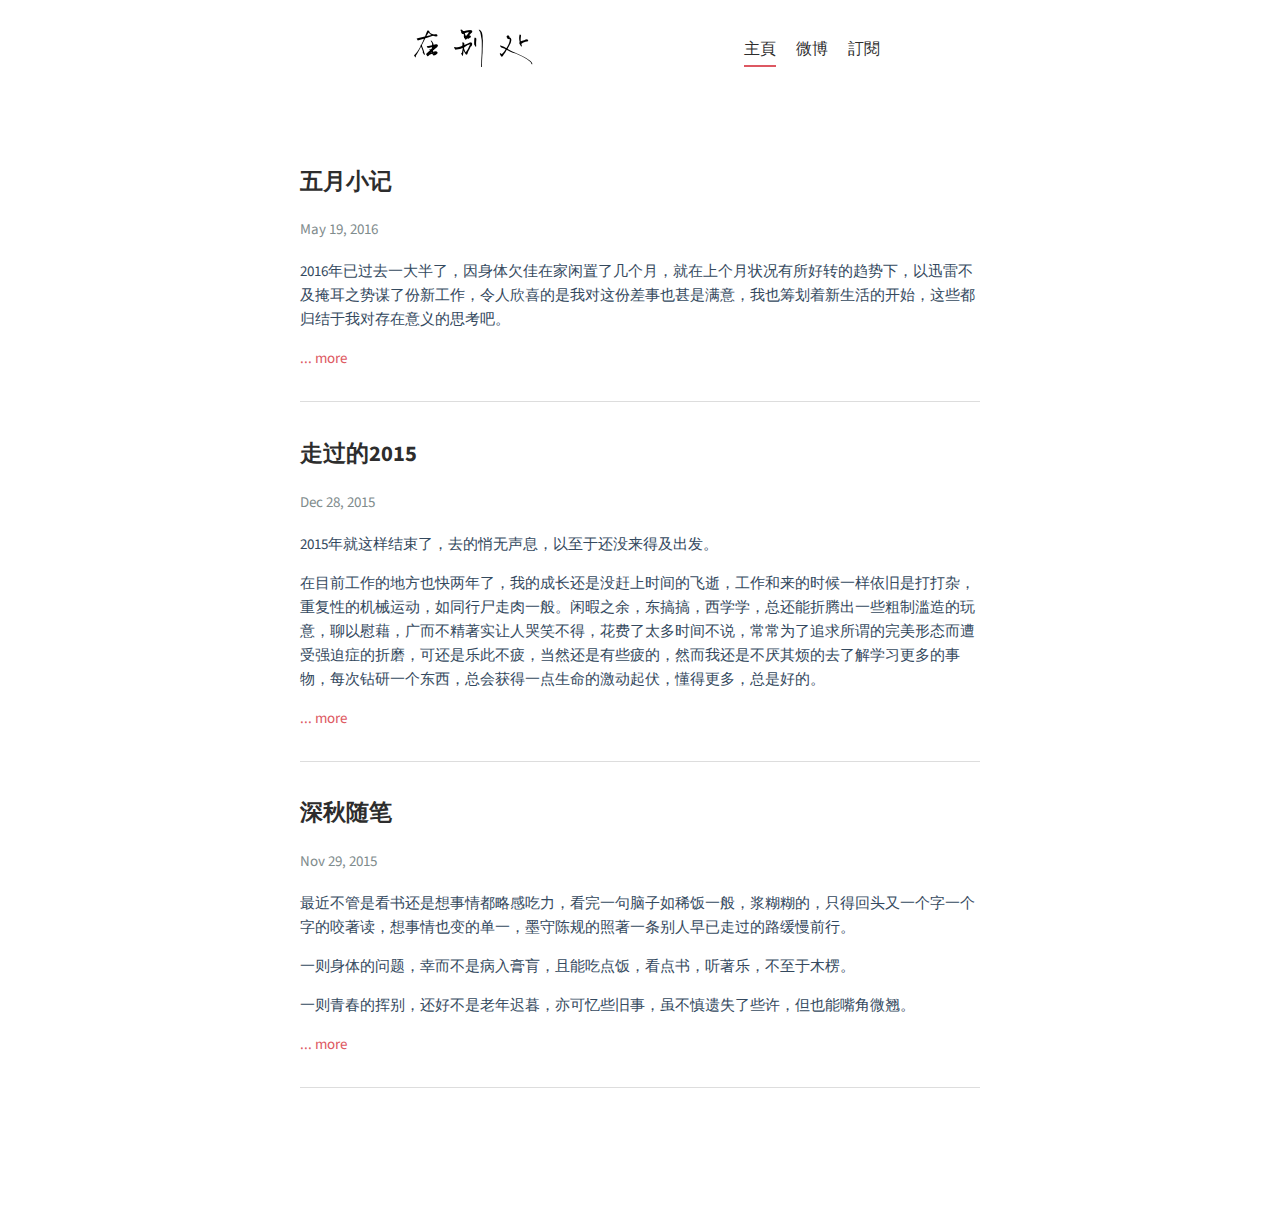
==== commit f9c096f1: "Site updated: 2016-05-19 16:48:40" ====
--- a/index.html
+++ b/index.html
@@ -1,4 +1,4 @@
-<!DOCTYPE html><html><head><meta charset="utf-8"><meta name="X-UA-Compatible" content="IE=edge"><title>在别处</title><meta name="description" content="A Blog Powered By Hexo"><meta name="viewport" content="width=device-width, initial-scale=1"><link rel="short icon" href="/favicon.ico"><link rel="stylesheet" href="/css/kae.css"><link rel="stylesheet" href="http://fonts.useso.com/css?family=Source+Sans+Pro:400,600" type="text/css"></head><body><header><a href="/" class="logo-link"><img src="/logo.png"></a><ul class="nav nav-list"><li class="nav-list-item"><a href="/" target="_self" class="nav-list-link active">主頁</a></li><li class="nav-list-item"><a href="http://weibo.com/simpkae" target="_blank" class="nav-list-link">微博</a></li><li class="nav-list-item"><a href="/atom.xml" target="_self" class="nav-list-link">訂閱</a></li></ul></header><section class="container"><ul class="home post-list"><li class="post-list-item"><article class="post-block"><h2 class="post-title"><a href="/2015/12/28/2015-summary/" class="post-title-link">走过的2015</a></h2><div class="post-meta"><div class="post-time">Dec 28, 2015</div></div><div class="post-content"><p>2015年就这样结束了，去的悄无声息，以至于还没来得及出发。</p>
+<!DOCTYPE html><html><head><meta charset="utf-8"><meta name="X-UA-Compatible" content="IE=edge"><title>在别处</title><meta name="description" content="A Blog Powered By Hexo"><meta name="viewport" content="width=device-width, initial-scale=1"><link rel="short icon" href="/favicon.ico"><link rel="stylesheet" href="/css/kae.css"><link rel="stylesheet" href="http://fonts.useso.com/css?family=Source+Sans+Pro:400,600" type="text/css"></head><body><header><a href="/" class="logo-link"><img src="/logo.png"></a><ul class="nav nav-list"><li class="nav-list-item"><a href="/" target="_self" class="nav-list-link active">主頁</a></li><li class="nav-list-item"><a href="http://weibo.com/simpkae" target="_blank" class="nav-list-link">微博</a></li><li class="nav-list-item"><a href="/atom.xml" target="_self" class="nav-list-link">訂閱</a></li></ul></header><section class="container"><ul class="home post-list"><li class="post-list-item"><article class="post-block"><h2 class="post-title"><a href="/2016/05/19/new life/" class="post-title-link">五月小记</a></h2><div class="post-meta"><div class="post-time">May 19, 2016</div></div><div class="post-content"><p>2016年已过去一大半了，因身体欠佳在家闲置了几个月，就在上个月状况有所好转的趋势下，以迅雷不及掩耳之势谋了份新工作，令人欣喜的是我对这份差事也甚是满意，我也筹划着新生活的开始，这些都归结于我对存在意义的思考吧。</div><a href="2016/05/19/new life/" class="read-more">... more</a></article></li><li class="post-list-item"><article class="post-block"><h2 class="post-title"><a href="/2015/12/28/2015-summary/" class="post-title-link">走过的2015</a></h2><div class="post-meta"><div class="post-time">Dec 28, 2015</div></div><div class="post-content"><p>2015年就这样结束了，去的悄无声息，以至于还没来得及出发。</p>
 <p>在目前工作的地方也快两年了，我的成长还是没赶上时间的飞逝，工作和来的时候一样依旧是打打杂，重复性的机械运动，如同行尸走肉一般。闲暇之余，东搞搞，西学学，总还能折腾出一些粗制滥造的玩意，聊以慰藉，广而不精著实让人哭笑不得，花费了太多时间不说，常常为了追求所谓的完美形态而遭受强迫症的折磨，可还是乐此不疲，当然还是有些疲的，然而我还是不厌其烦的去了解学习更多的事物，每次钻研一个东西，总会获得一点生命的激动起伏，懂得更多，总是好的。</div><a href="2015/12/28/2015-summary/" class="read-more">... more</a></article></li><li class="post-list-item"><article class="post-block"><h2 class="post-title"><a href="/2015/11/29/shen-qiu-sui-bi/" class="post-title-link">深秋随笔</a></h2><div class="post-meta"><div class="post-time">Nov 29, 2015</div></div><div class="post-content"><p>最近不管是看书还是想事情都略感吃力，看完一句脑子如稀饭一般，浆糊糊的，只得回头又一个字一个字的咬著读，想事情也变的单一，墨守陈规的照著一条别人早已走过的路缓慢前行。</p>
 <p>一则身体的问题，幸而不是病入膏肓，且能吃点饭，看点书，听著乐，不至于木楞。</p>
 <p>一则青春的挥别，还好不是老年迟暮，亦可忆些旧事，虽不慎遗失了些许，但也能嘴角微翘。</div><a href="2015/11/29/shen-qiu-sui-bi/" class="read-more">... more</a></article></li></ul></section><footer><div class="paginator"><a class="prev"> </a><a class="prev"> </a></div></footer><script src="https://cdn.mathjax.org/mathjax/latest/MathJax.js?config=TeX-AMS-MML_HTMLorMML"></script></body></html>